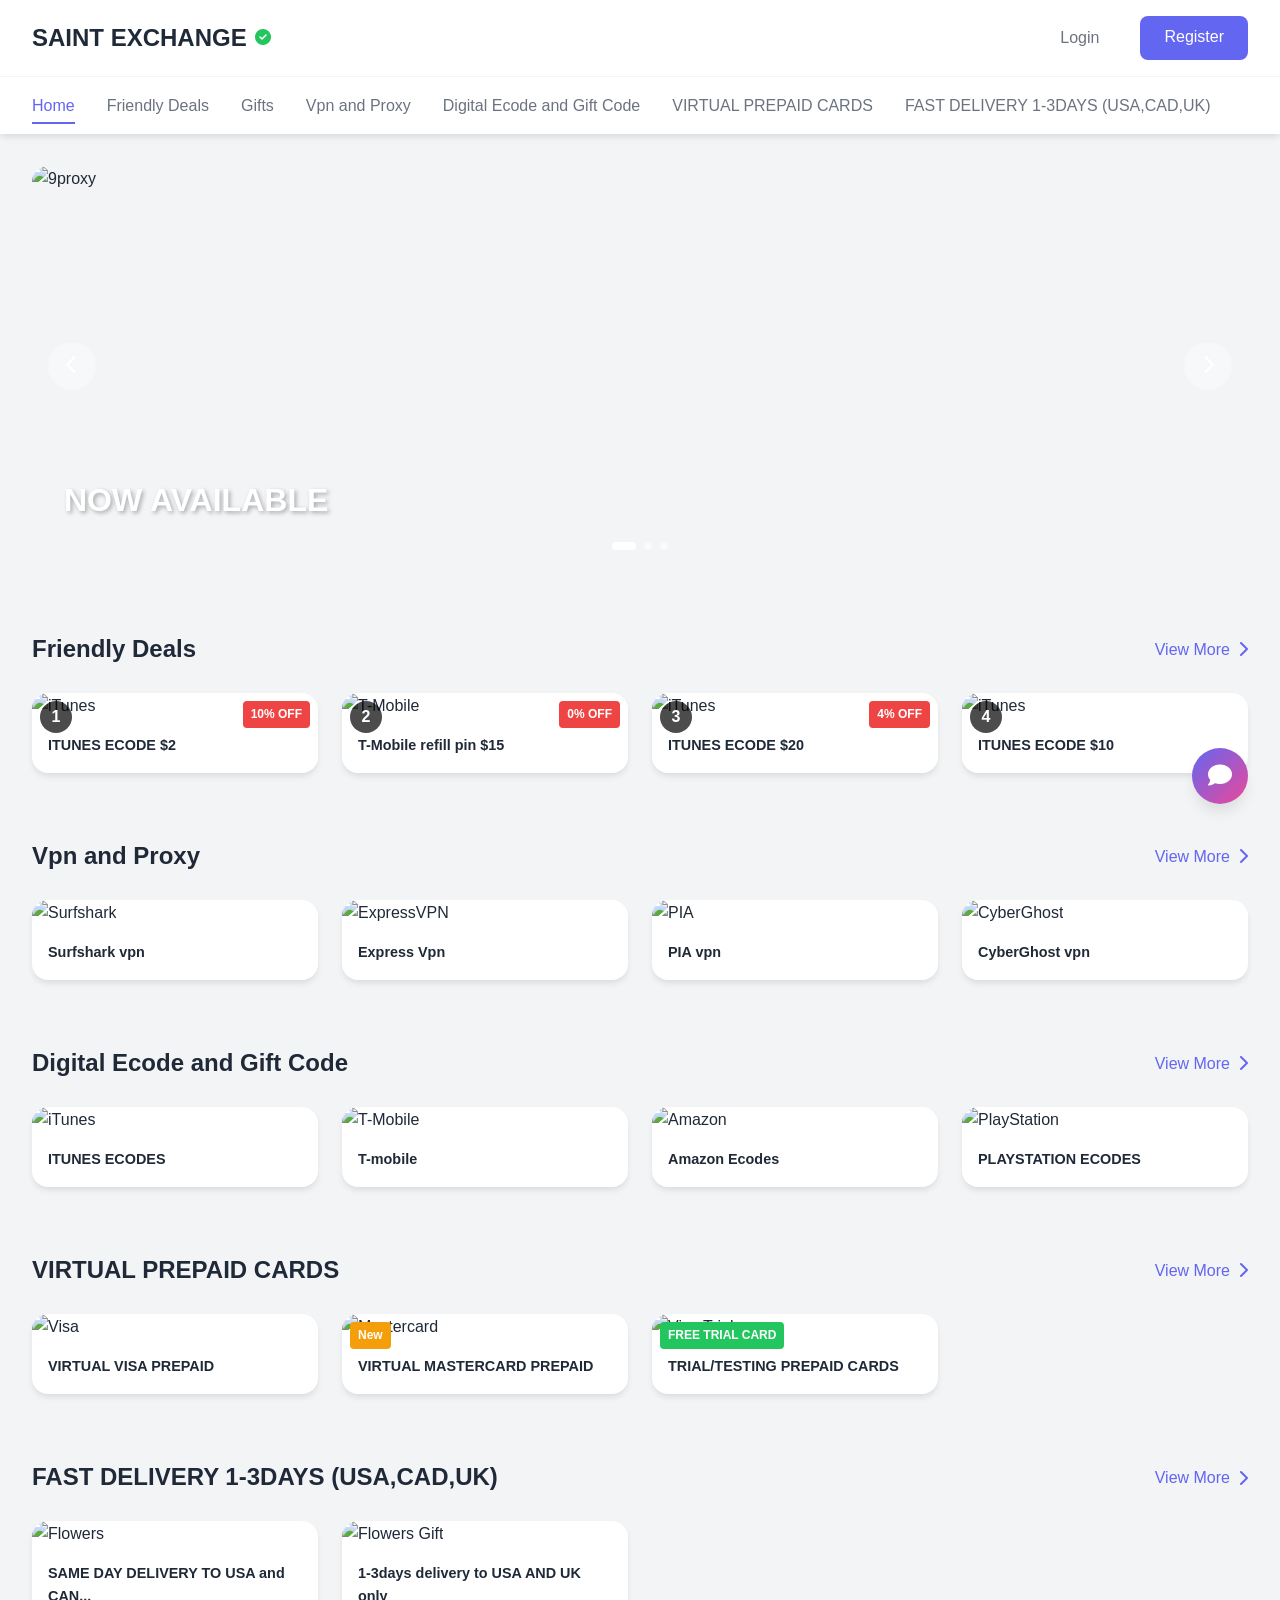
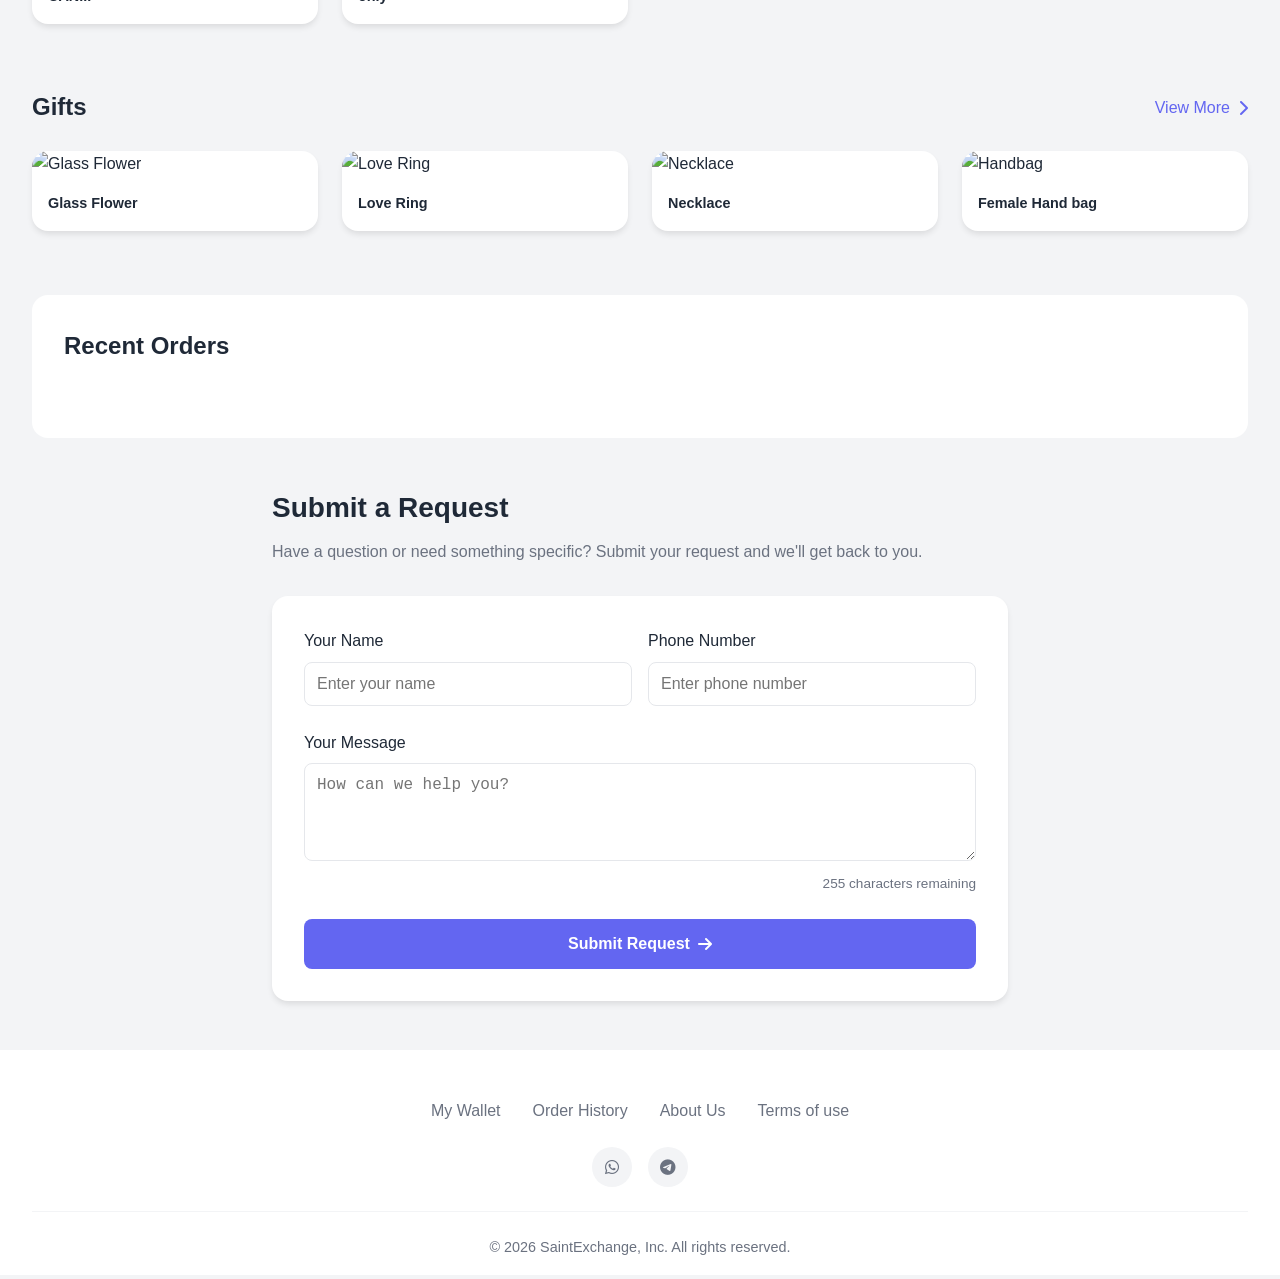
==== index.html @ 4fa2c072 "Add files via upload" ====
<!DOCTYPE html>
<html lang="en">
<head>
    <meta charset="UTF-8">
    <meta name="viewport" content="width=device-width, initial-scale=1.0">
    <title>SAINT EXCHANGE - Digital Store</title>
    <link rel="stylesheet" href="css/style.css">
    <link rel="stylesheet" href="https://cdnjs.cloudflare.com/ajax/libs/font-awesome/6.4.0/css/all.min.css">
</head>
<body>
    <!-- Header -->
    <header class="main-header">
        <div class="header-top">
            <div class="logo">
                <h1> SAINT EXCHANGE <span class="verified"><i class="fas fa-check-circle"></i></span></h1>
            </div>
            <div class="auth-buttons">
                <a href="login.html" class="btn btn-login">Login</a>
                <a href="register.html" class="btn btn-register">Register</a>
            </div>
        </div>
        
        <!-- Navigation -->
        <nav class="main-nav">
            <ul>
                <li><a href="#" class="active">Home</a></li>
                <li><a href="#friendly-deals">Friendly Deals</a></li>
                <li><a href="#gifts">Gifts</a></li>
                <li><a href="#vpn-proxy">Vpn and Proxy</a></li>
                <li><a href="#digital-code">Digital Ecode and Gift Code</a></li>
                <li><a href="#prepaid-cards">VIRTUAL PREPAID CARDS</a></li>
                <li><a href="#fast-delivery">FAST DELIVERY 1-3DAYS (USA,CAD,UK)</a></li>
            </ul>
        </nav>
    </header>

    <!-- Hero Carousel -->
    <section class="hero-carousel">
        <div class="carousel-container">
            <div class="carousel-slide active">
                <img src="https://via.placeholder.com/1200x400/4a90e2/ffffff?text=9proxy+Now+Available" alt="9proxy">
                <div class="carousel-content">
                    <h2>NOW AVAILABLE</h2>
                </div>
            </div>
            <div class="carousel-slide">
                <img src="https://via.placeholder.com/1200x400/e74c3c/ffffff?text=Refer+Friends" alt="Refer Friends">
                <div class="carousel-content">
                    <h2>Don't Enjoy Alone, Refer Friendy to Your Friends</h2>
                    <p>Allow your buddies to share in your enjoyment of friendship. Becoming a reseller is another option! Make money by reselling.</p>
                </div>
            </div>
            <div class="carousel-slide">
                <img src="https://via.placeholder.com/1200x400/27ae60/ffffff?text=Tech+Products" alt="Tech Products">
                <div class="carousel-content">
                    <h2>Your Go-to Plug For All Tech Products</h2>
                    <button class="btn-explore">Explore Now</button>
                </div>
            </div>
        </div>
        <button class="carousel-btn prev"><i class="fas fa-chevron-left"></i></button>
        <button class="carousel-btn next"><i class="fas fa-chevron-right"></i></button>
        <div class="carousel-dots"></div>
    </section>

    <!-- Friendly Deals Section -->
    <section id="friendly-deals" class="product-section">
        <div class="section-header">
            <h2>Friendly Deals</h2>
            <a href="#" class="view-more">View More <i class="fas fa-chevron-right"></i></a>
        </div>
        <div class="product-grid">
            <div class="product-card">
                <div class="discount-badge">10% OFF</div>
                <div class="product-number">1</div>
                <img src="https://via.placeholder.com/200x150/667eea/ffffff?text=iTunes" alt="iTunes">
                <h3>ITUNES ECODE $2</h3>
            </div>
            <div class="product-card">
                <div class="discount-badge">0% OFF</div>
                <div class="product-number">2</div>
                <img src="https://via.placeholder.com/200x150/e91e63/ffffff?text=T-Mobile" alt="T-Mobile">
                <h3>T-Mobile refill pin $15</h3>
            </div>
            <div class="product-card">
                <div class="discount-badge">4% OFF</div>
                <div class="product-number">3</div>
                <img src="https://via.placeholder.com/200x150/667eea/ffffff?text=iTunes" alt="iTunes">
                <h3>ITUNES ECODE $20</h3>
            </div>
            <div class="product-card">
                <div class="product-number">4</div>
                <img src="https://via.placeholder.com/200x150/667eea/ffffff?text=iTunes" alt="iTunes">
                <h3>ITUNES ECODE $10</h3>
            </div>
        </div>
    </section>

    <!-- VPN and Proxy Section -->
    <section id="vpn-proxy" class="product-section">
        <div class="section-header">
            <h2>Vpn and Proxy</h2>
            <a href="#" class="view-more">View More <i class="fas fa-chevron-right"></i></a>
        </div>
        <div class="product-grid">
            <div class="product-card">
                <img src="https://via.placeholder.com/200x150/00bcd4/ffffff?text=Surfshark" alt="Surfshark">
                <h3>Surfshark vpn</h3>
            </div>
            <div class="product-card">
                <img src="https://via.placeholder.com/200x150/e91e63/ffffff?text=ExpressVPN" alt="ExpressVPN">
                <h3>Express Vpn</h3>
            </div>
            <div class="product-card">
                <img src="https://via.placeholder.com/200x150/4caf50/ffffff?text=PIA" alt="PIA">
                <h3>PIA vpn</h3>
            </div>
            <div class="product-card">
                <img src="https://via.placeholder.com/200x150/ff9800/ffffff?text=CyberGhost" alt="CyberGhost">
                <h3>CyberGhost vpn</h3>
            </div>
        </div>
    </section>

    <!-- Digital Ecode Section -->
    <section id="digital-code" class="product-section">
        <div class="section-header">
            <h2>Digital Ecode and Gift Code</h2>
            <a href="#" class="view-more">View More <i class="fas fa-chevron-right"></i></a>
        </div>
        <div class="product-grid">
            <div class="product-card">
                <img src="https://via.placeholder.com/200x150/667eea/ffffff?text=iTunes" alt="iTunes">
                <h3>ITUNES ECODES</h3>
            </div>
            <div class="product-card">
                <img src="https://via.placeholder.com/200x150/e91e63/ffffff?text=T-Mobile" alt="T-Mobile">
                <h3>T-mobile</h3>
            </div>
            <div class="product-card">
                <img src="https://via.placeholder.com/200x150/232f3e/ffffff?text=Amazon" alt="Amazon">
                <h3>Amazon Ecodes</h3>
            </div>
            <div class="product-card">
                <img src="https://via.placeholder.com/200x150/003791/ffffff?text=PlayStation" alt="PlayStation">
                <h3>PLAYSTATION ECODES</h3>
            </div>
        </div>
    </section>

    <!-- Virtual Prepaid Cards Section -->
    <section id="prepaid-cards" class="product-section">
        <div class="section-header">
            <h2>VIRTUAL PREPAID CARDS</h2>
            <a href="#" class="view-more">View More <i class="fas fa-chevron-right"></i></a>
        </div>
        <div class="product-grid">
            <div class="product-card">
                <img src="https://via.placeholder.com/200x150/1a1f71/ffffff?text=VISA" alt="Visa">
                <h3>VIRTUAL VISA PREPAID</h3>
            </div>
            <div class="product-card">
                <div class="new-badge">New</div>
                <img src="https://via.placeholder.com/200x150/eb001b/ffffff?text=Mastercard" alt="Mastercard">
                <h3>VIRTUAL MASTERCARD PREPAID</h3>
            </div>
            <div class="product-card">
                <div class="free-badge">FREE TRIAL CARD</div>
                <img src="https://via.placeholder.com/200x150/1a1f71/ffffff?text=VISA" alt="Visa Trial">
                <h3>TRIAL/TESTING PREPAID CARDS</h3>
            </div>
        </div>
    </section>

    <!-- Fast Delivery Section -->
    <section id="fast-delivery" class="product-section">
        <div class="section-header">
            <h2>FAST DELIVERY 1-3DAYS (USA,CAD,UK)</h2>
            <a href="#" class="view-more">View More <i class="fas fa-chevron-right"></i></a>
        </div>
        <div class="product-grid">
            <a href="product-detail.html" class="product-card">
                <img src="https://via.placeholder.com/200x150/d32f2f/ffffff?text=Roses" alt="Flowers">
                <h3>SAME DAY DELIVERY TO USA and CAN...</h3>
            </a>
            <div class="product-card">
                <img src="https://via.placeholder.com/200x150/d32f2f/ffffff?text=Roses+Gift" alt="Flowers Gift">
                <h3>1-3days delivery to USA AND UK only</h3>
            </div>
        </div>
    </section>

    <!-- Gifts Section -->
    <section id="gifts" class="product-section">
        <div class="section-header">
            <h2>Gifts</h2>
            <a href="#" class="view-more">View More <i class="fas fa-chevron-right"></i></a>
        </div>
        <div class="product-grid">
            <div class="product-card">
                <img src="https://via.placeholder.com/200x150/ffd700/ffffff?text=Glass+Flower" alt="Glass Flower">
                <h3>Glass Flower</h3>
            </div>
            <div class="product-card">
                <img src="https://via.placeholder.com/200x150/e91e63/ffffff?text=Love+Ring" alt="Love Ring">
                <h3>Love Ring</h3>
            </div>
            <div class="product-card">
                <img src="https://via.placeholder.com/200x150/ffd700/ffffff?text=Necklace" alt="Necklace">
                <h3>Necklace</h3>
            </div>
            <div class="product-card">
                <img src="https://via.placeholder.com/200x150/333/ffffff?text=Handbag" alt="Handbag">
                <h3>Female Hand bag</h3>
            </div>
        </div>
    </section>

    <!-- Recent Orders Section -->
    <section class="recent-orders">
        <h2>Recent Orders</h2>
        <div class="orders-scroll-container">
            <div class="orders-track" id="ordersTrack">
                <!-- Orders injected by JS -->
            </div>
        </div>
    </section>

    <!-- Submit Request Section -->
    <section class="submit-request">
        <h2>Submit a Request</h2>
        <p>Have a question or need something specific? Submit your request and we'll get back to you.</p>
        
        <form class="request-form">
            <div class="form-row">
                <div class="form-group">
                    <label>Your Name</label>
                    <input type="text" placeholder="Enter your name">
                </div>
                <div class="form-group">
                    <label>Phone Number</label>
                    <input type="tel" placeholder="Enter phone number">
                </div>
            </div>
            <div class="form-group">
                <label>Your Message</label>
                <textarea rows="4" placeholder="How can we help you?" maxlength="255"></textarea>
                <span class="char-count">255 characters remaining</span>
            </div>
            <button type="submit" class="btn-submit">Submit Request <i class="fas fa-arrow-right"></i></button>
        </form>
    </section>

    <!-- Footer -->
    <footer class="main-footer">
        <div class="footer-links">
            <a href="#">My Wallet</a>
            <a href="#">Order History</a>
            <a href="#">About Us</a>
            <a href="#">Terms of use</a>
        </div>
        <div class="social-links">
            <a href="#"><i class="fab fa-whatsapp"></i></a>
            <a href="#"><i class="fab fa-telegram"></i></a>
        </div>
        <div class="footer-bottom">
            <p>&copy; 2026 SaintExchange, Inc. All rights reserved.</p>
        </div>
    </footer>

    <!-- Scroll to Top Button -->
    <button class="scroll-top" id="scrollTop"><i class="fas fa-arrow-up"></i></button>

    <!-- Chat Widget -->
    <div class="chat-widget">
        <button class="chat-btn"><i class="fas fa-comment"></i></button>
    </div>

    <script src="js/main.js"></script>
    <script src="js/carousel.js"></script>
    <script src="js/orders.js"></script>
</body>
</html>
---- css/style.css ----
/* ============================================
   FRIENDYLOGS - MAIN STYLESHEET
   ============================================ */

:root {
    --primary: #6366f1;
    --primary-dark: #4f46e5;
    --secondary: #ec4899;
    --success: #22c55e;
    --warning: #f59e0b;
    --danger: #ef4444;
    --dark: #1f2937;
    --gray: #6b7280;
    --light-gray: #f3f4f6;
    --white: #ffffff;
    --shadow: 0 4px 6px -1px rgba(0, 0, 0, 0.1);
    --shadow-lg: 0 10px 15px -3px rgba(0, 0, 0, 0.1);
}

* {
    margin: 0;
    padding: 0;
    box-sizing: border-box;
}

body {
    font-family: -apple-system, BlinkMacSystemFont, 'Segoe UI', Roboto, 'Helvetica Neue', Arial, sans-serif;
    background: var(--light-gray);
    color: var(--dark);
    line-height: 1.6;
}

/* Header */
.main-header {
    background: var(--white);
    box-shadow: var(--shadow);
    position: sticky;
    top: 0;
    z-index: 1000;
}

.header-top {
    display: flex;
    justify-content: space-between;
    align-items: center;
    padding: 1rem 2rem;
    border-bottom: 1px solid var(--light-gray);
}

.logo h1 {
    font-size: 1.5rem;
    font-weight: 800;
    display: flex;
    align-items: center;
    gap: 0.5rem;
}

.verified {
    color: var(--success);
    font-size: 1rem;
}

.auth-buttons {
    display: flex;
    gap: 1rem;
}

.btn {
    padding: 0.5rem 1.5rem;
    border-radius: 0.5rem;
    text-decoration: none;
    font-weight: 500;
    transition: all 0.3s;
}

.btn-login {
    color: var(--gray);
    border: 1px solid transparent;
}

.btn-login:hover {
    color: var(--primary);
}

.btn-register {
    background: var(--primary);
    color: var(--white);
}

.btn-register:hover {
    background: var(--primary-dark);
}

/* Navigation */
.main-nav {
    padding: 0 2rem;
    overflow-x: auto;
    white-space: nowrap;
    -webkit-overflow-scrolling: touch;
}

.main-nav ul {
    display: flex;
    list-style: none;
    gap: 2rem;
    padding: 1rem 0;
}

.main-nav a {
    color: var(--gray);
    text-decoration: none;
    font-weight: 500;
    padding-bottom: 0.5rem;
    border-bottom: 2px solid transparent;
    transition: all 0.3s;
}

.main-nav a:hover,
.main-nav a.active {
    color: var(--primary);
    border-bottom-color: var(--primary);
}

/* Hero Carousel */
.hero-carousel {
    position: relative;
    height: 400px;
    overflow: hidden;
    margin: 2rem;
    border-radius: 1rem;
}

.carousel-container {
    position: relative;
    height: 100%;
}

.carousel-slide {
    position: absolute;
    top: 0;
    left: 0;
    width: 100%;
    height: 100%;
    opacity: 0;
    transition: opacity 0.5s;
}

.carousel-slide.active {
    opacity: 1;
}

.carousel-slide img {
    width: 100%;
    height: 100%;
    object-fit: cover;
}

.carousel-content {
    position: absolute;
    bottom: 2rem;
    left: 2rem;
    color: var(--white);
    max-width: 500px;
}

.carousel-content h2 {
    font-size: 2rem;
    margin-bottom: 0.5rem;
    text-shadow: 2px 2px 4px rgba(0,0,0,0.3);
}

.carousel-btn {
    position: absolute;
    top: 50%;
    transform: translateY(-50%);
    background: rgba(255,255,255,0.3);
    border: none;
    width: 3rem;
    height: 3rem;
    border-radius: 50%;
    cursor: pointer;
    color: var(--white);
    font-size: 1.2rem;
    transition: all 0.3s;
}

.carousel-btn:hover {
    background: rgba(255,255,255,0.5);
}

.carousel-btn.prev { left: 1rem; }
.carousel-btn.next { right: 1rem; }

.carousel-dots {
    position: absolute;
    bottom: 1rem;
    left: 50%;
    transform: translateX(-50%);
    display: flex;
    gap: 0.5rem;
}

.dot {
    width: 8px;
    height: 8px;
    border-radius: 50%;
    background: rgba(255,255,255,0.5);
    cursor: pointer;
}

.dot.active {
    background: var(--white);
    width: 24px;
    border-radius: 4px;
}

/* Product Sections */
.product-section {
    padding: 2rem;
    max-width: 1400px;
    margin: 0 auto;
}

.section-header {
    display: flex;
    justify-content: space-between;
    align-items: center;
    margin-bottom: 1.5rem;
}

.section-header h2 {
    font-size: 1.5rem;
    font-weight: 700;
}

.view-more {
    color: var(--primary);
    text-decoration: none;
    display: flex;
    align-items: center;
    gap: 0.5rem;
    font-weight: 500;
}

.product-grid {
    display: grid;
    grid-template-columns: repeat(auto-fill, minmax(250px, 1fr));
    gap: 1.5rem;
}

.product-card {
    background: var(--white);
    border-radius: 1rem;
    overflow: hidden;
    box-shadow: var(--shadow);
    transition: transform 0.3s, box-shadow 0.3s;
    position: relative;
    text-decoration: none;
    color: inherit;
    display: block;
}

.product-card:hover {
    transform: translateY(-5px);
    box-shadow: var(--shadow-lg);
}

.product-card img {
    width: 100%;
    height: 150px;
    object-fit: cover;
}

.product-card h3 {
    padding: 1rem;
    font-size: 0.9rem;
    font-weight: 600;
}

.discount-badge {
    position: absolute;
    top: 0.5rem;
    right: 0.5rem;
    background: var(--danger);
    color: var(--white);
    padding: 0.25rem 0.5rem;
    border-radius: 0.25rem;
    font-size: 0.75rem;
    font-weight: 600;
}

.product-number {
    position: absolute;
    top: 0.5rem;
    left: 0.5rem;
    background: rgba(0,0,0,0.7);
    color: var(--white);
    width: 2rem;
    height: 2rem;
    border-radius: 50%;
    display: flex;
    align-items: center;
    justify-content: center;
    font-weight: 600;
}

.new-badge {
    position: absolute;
    top: 0.5rem;
    left: 0.5rem;
    background: var(--warning);
    color: var(--white);
    padding: 0.25rem 0.5rem;
    border-radius: 0.25rem;
    font-size: 0.75rem;
    font-weight: 600;
}

.free-badge {
    position: absolute;
    top: 0.5rem;
    left: 0.5rem;
    background: var(--success);
    color: var(--white);
    padding: 0.25rem 0.5rem;
    border-radius: 0.25rem;
    font-size: 0.75rem;
    font-weight: 600;
}

/* Recent Orders */
.recent-orders {
    padding: 2rem;
    background: var(--white);
    margin: 2rem;
    border-radius: 1rem;
}

.recent-orders h2 {
    margin-bottom: 1.5rem;
    font-size: 1.5rem;
}

.orders-scroll-container {
    overflow-x: auto;
    padding-bottom: 1rem;
}

.orders-track {
    display: flex;
    gap: 1rem;
    animation: scroll 30s linear infinite;
}

.order-card {
    min-width: 280px;
    background: var(--light-gray);
    border-radius: 0.75rem;
    padding: 1rem;
    border: 1px solid #e5e7eb;
}

.order-header {
    display: flex;
    align-items: center;
    gap: 0.5rem;
    margin-bottom: 0.5rem;
    color: var(--gray);
    font-size: 0.9rem;
}

.order-header i {
    color: var(--primary);
}

.order-customer {
    font-weight: 600;
    color: var(--dark);
}

.order-item {
    color: var(--gray);
    font-size: 0.85rem;
    margin-bottom: 0.5rem;
}

.order-price {
    color: var(--primary);
    font-weight: 700;
    font-size: 1.1rem;
    display: flex;
    align-items: center;
    gap: 0.25rem;
}

@keyframes scroll {
    0% { transform: translateX(0); }
    100% { transform: translateX(-50%); }
}

/* Submit Request */
.submit-request {
    max-width: 800px;
    margin: 3rem auto;
    padding: 0 2rem;
}

.submit-request h2 {
    font-size: 1.75rem;
    margin-bottom: 0.5rem;
}

.submit-request > p {
    color: var(--gray);
    margin-bottom: 2rem;
}

.request-form {
    background: var(--white);
    padding: 2rem;
    border-radius: 1rem;
    box-shadow: var(--shadow);
}

.form-row {
    display: grid;
    grid-template-columns: 1fr 1fr;
    gap: 1rem;
}

.form-group {
    margin-bottom: 1.5rem;
}

.form-group label {
    display: block;
    margin-bottom: 0.5rem;
    font-weight: 500;
    color: var(--dark);
}

.form-group input,
.form-group textarea {
    width: 100%;
    padding: 0.75rem;
    border: 1px solid #e5e7eb;
    border-radius: 0.5rem;
    font-size: 1rem;
    transition: border-color 0.3s;
}

.form-group input:focus,
.form-group textarea:focus {
    outline: none;
    border-color: var(--primary);
}

.char-count {
    display: block;
    text-align: right;
    font-size: 0.85rem;
    color: var(--gray);
    margin-top: 0.25rem;
}

.btn-submit {
    width: 100%;
    padding: 1rem;
    background: var(--primary);
    color: var(--white);
    border: none;
    border-radius: 0.5rem;
    font-size: 1rem;
    font-weight: 600;
    cursor: pointer;
    display: flex;
    align-items: center;
    justify-content: center;
    gap: 0.5rem;
    transition: background 0.3s;
}

.btn-submit:hover {
    background: var(--primary-dark);
}

/* Footer */
.main-footer {
    background: var(--white);
    padding: 3rem 2rem 1rem;
    margin-top: 3rem;
    border-top: 1px solid var(--light-gray);
}

.footer-links {
    display: flex;
    justify-content: center;
    gap: 2rem;
    margin-bottom: 1.5rem;
    flex-wrap: wrap;
}

.footer-links a {
    color: var(--gray);
    text-decoration: none;
    font-weight: 500;
}

.footer-links a:hover {
    color: var(--primary);
}

.social-links {
    display: flex;
    justify-content: center;
    gap: 1rem;
    margin-bottom: 1.5rem;
}

.social-links a {
    width: 2.5rem;
    height: 2.5rem;
    border-radius: 50%;
    background: var(--light-gray);
    display: flex;
    align-items: center;
    justify-content: center;
    color: var(--gray);
    text-decoration: none;
    transition: all 0.3s;
}

.social-links a:hover {
    background: var(--primary);
    color: var(--white);
}

.footer-bottom {
    text-align: center;
    color: var(--gray);
    font-size: 0.9rem;
    padding-top: 1.5rem;
    border-top: 1px solid var(--light-gray);
}

/* Scroll to Top */
.scroll-top {
    position: fixed;
    bottom: 2rem;
    right: 2rem;
    width: 3rem;
    height: 3rem;
    border-radius: 50%;
    background: var(--primary);
    color: var(--white);
    border: none;
    cursor: pointer;
    display: flex;
    align-items: center;
    justify-content: center;
    font-size: 1.2rem;
    box-shadow: var(--shadow-lg);
    opacity: 0;
    visibility: hidden;
    transition: all 0.3s;
}

.scroll-top.visible {
    opacity: 1;
    visibility: visible;
}

/* Chat Widget */
.chat-widget {
    position: fixed;
    bottom: 6rem;
    right: 2rem;
    z-index: 999;
}

.chat-btn {
    width: 3.5rem;
    height: 3.5rem;
    border-radius: 50%;
    background: linear-gradient(135deg, var(--primary), var(--secondary));
    color: var(--white);
    border: none;
    cursor: pointer;
    font-size: 1.5rem;
    box-shadow: var(--shadow-lg);
    transition: transform 0.3s;
}

.chat-btn:hover {
    transform: scale(1.1);
}

/* Responsive */
@media (max-width: 768px) {
    .header-top {
        padding: 1rem;
    }
    
    .main-nav {
        padding: 0 1rem;
    }
    
    .hero-carousel {
        margin: 1rem;
        height: 250px;
    }
    
    .product-section {
        padding: 1rem;
    }
    
    .product-grid {
        grid-template-columns: repeat(2, 1fr);
        gap: 1rem;
    }
    
    .form-row {
        grid-template-columns: 1fr;
    }
    
    .orders-track {
        animation: scroll 20s linear infinite;
    }
}
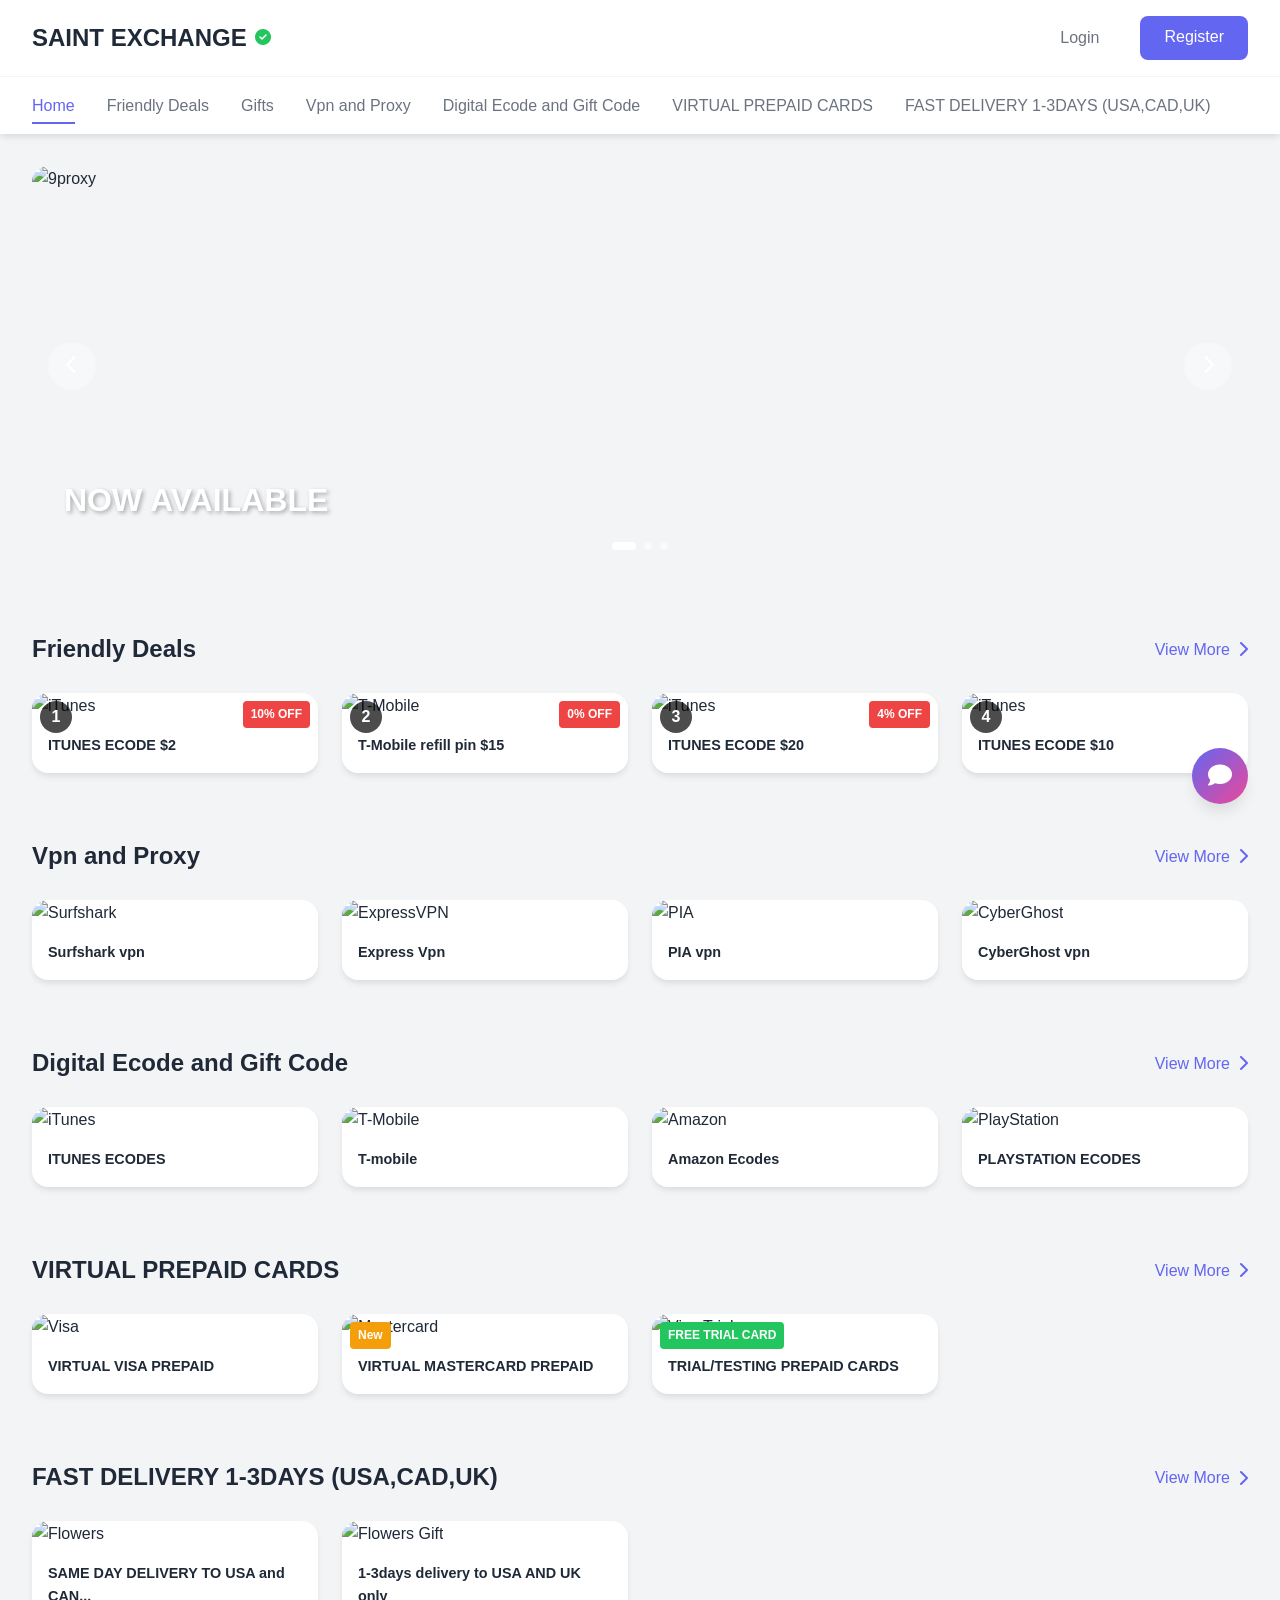
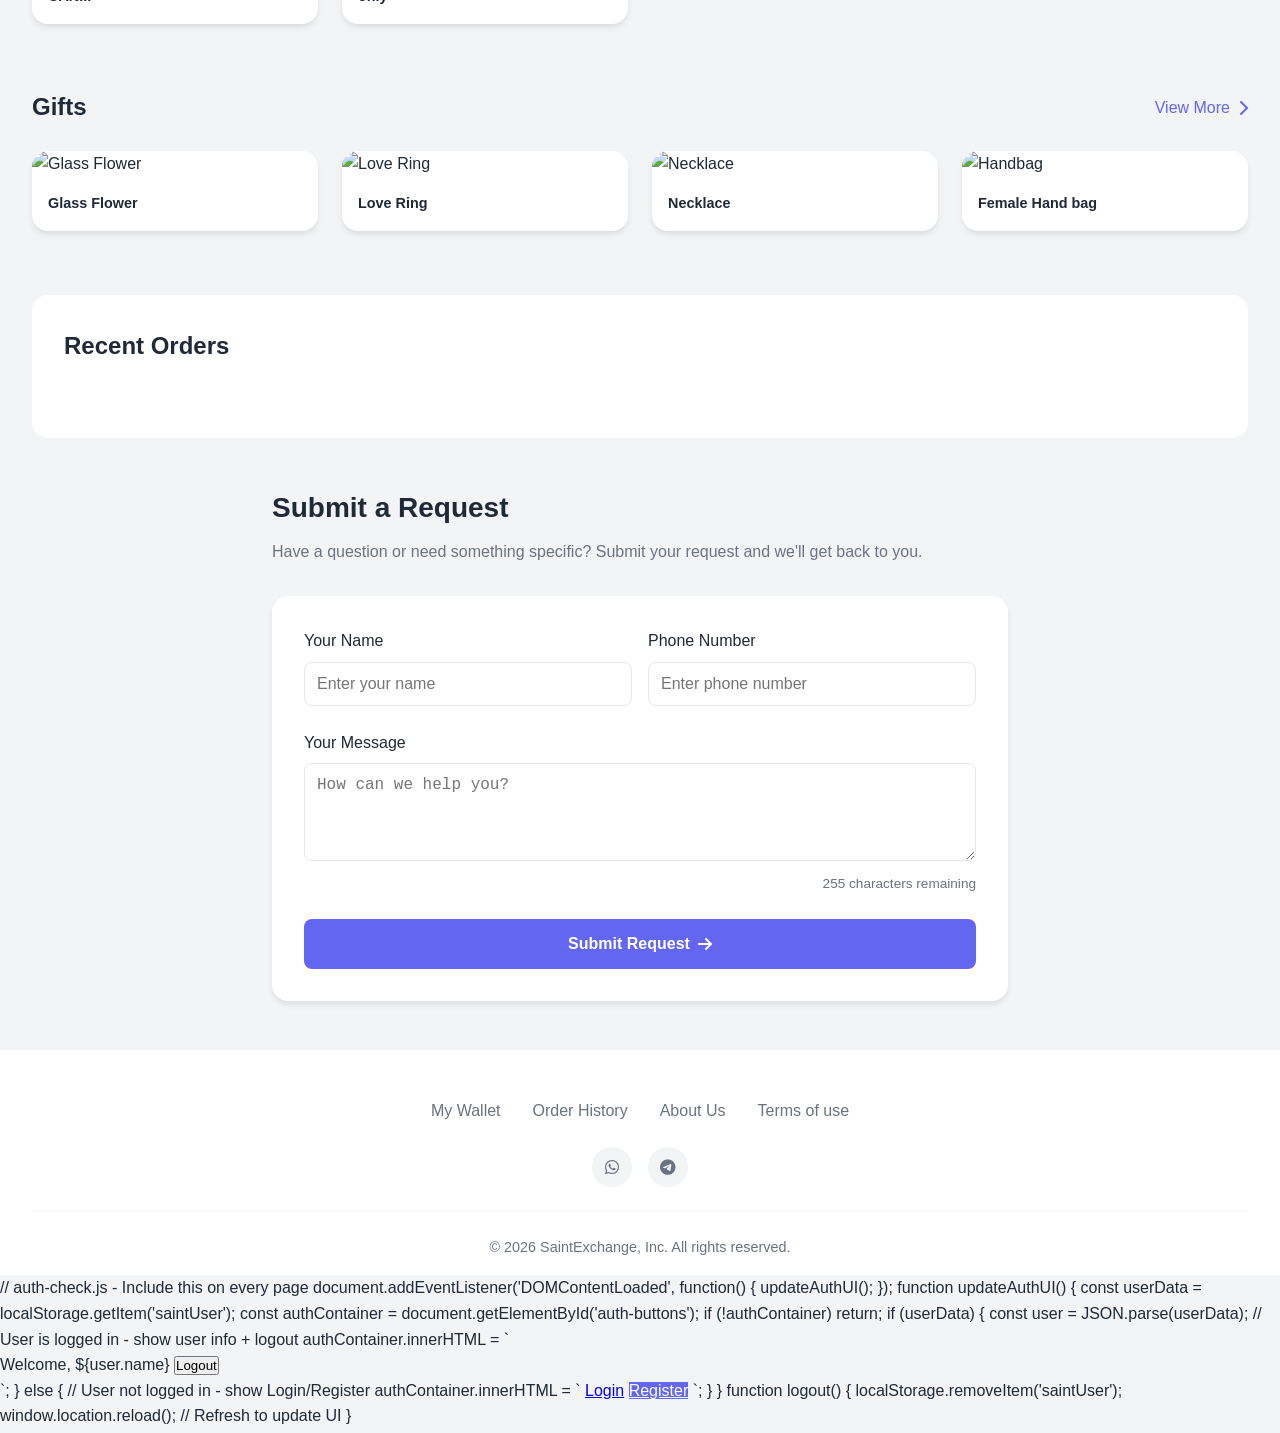
==== commit d48db24e: "Update index.html" ====
--- a/index.html
+++ b/index.html
@@ -276,8 +276,42 @@
         <button class="chat-btn"><i class="fas fa-comment"></i></button>
     </div>
 
+    // auth-check.js - Include this on every page
+document.addEventListener('DOMContentLoaded', function() {
+    updateAuthUI();
+});
+
+function updateAuthUI() {
+    const userData = localStorage.getItem('saintUser');
+    const authContainer = document.getElementById('auth-buttons');
+    
+    if (!authContainer) return;
+    
+    if (userData) {
+        const user = JSON.parse(userData);
+        // User is logged in - show user info + logout
+        authContainer.innerHTML = `
+            <div class="user-nav">
+                <span>Welcome, ${user.name}</span>
+                <button onclick="logout()" class="btn-logout">Logout</button>
+            </div>
+        `;
+    } else {
+        // User not logged in - show Login/Register
+        authContainer.innerHTML = `
+            <a href="login.html" class="nav-link">Login</a>
+            <a href="register.html" class="btn-register">Register</a>
+        `;
+    }
+}
+
+function logout() {
+    localStorage.removeItem('saintUser');
+    window.location.reload(); // Refresh to update UI
+}
+
     <script src="js/main.js"></script>
     <script src="js/carousel.js"></script>
     <script src="js/orders.js"></script>
 </body>
-</html>+</html>
